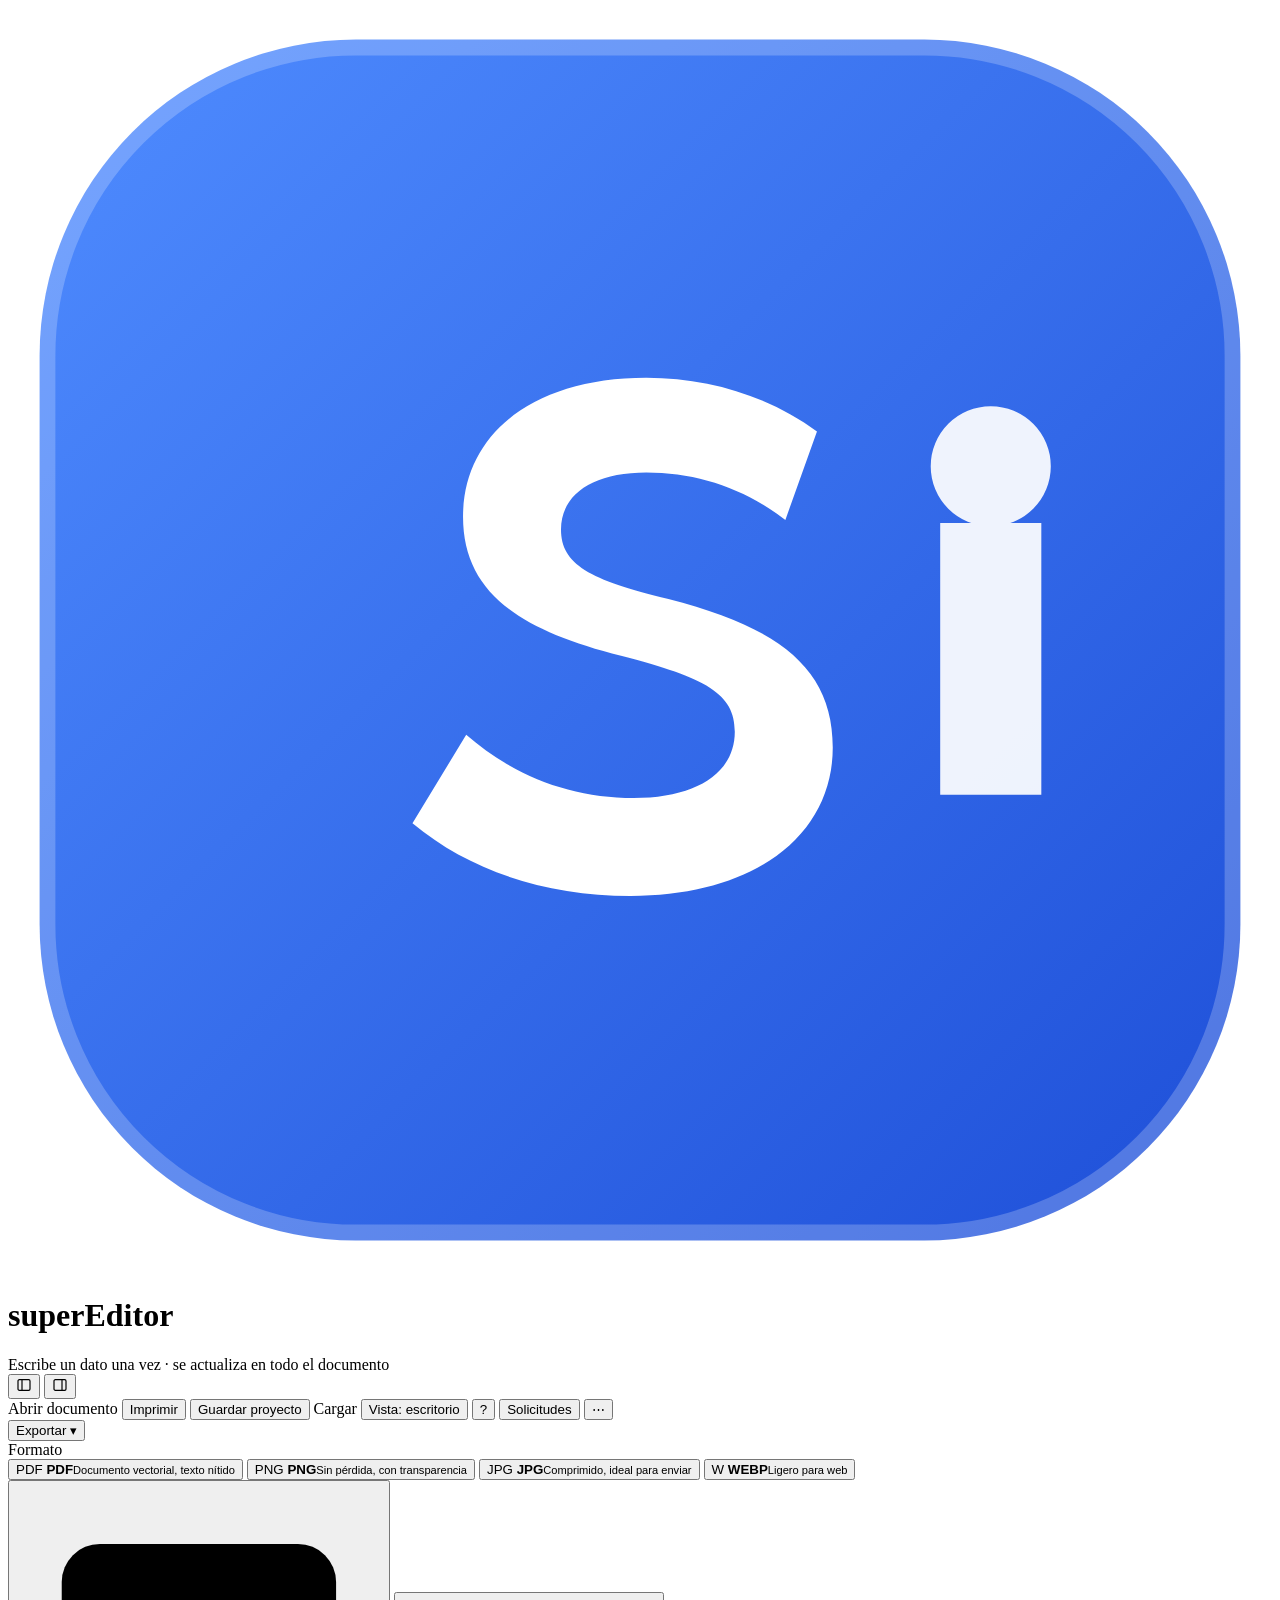
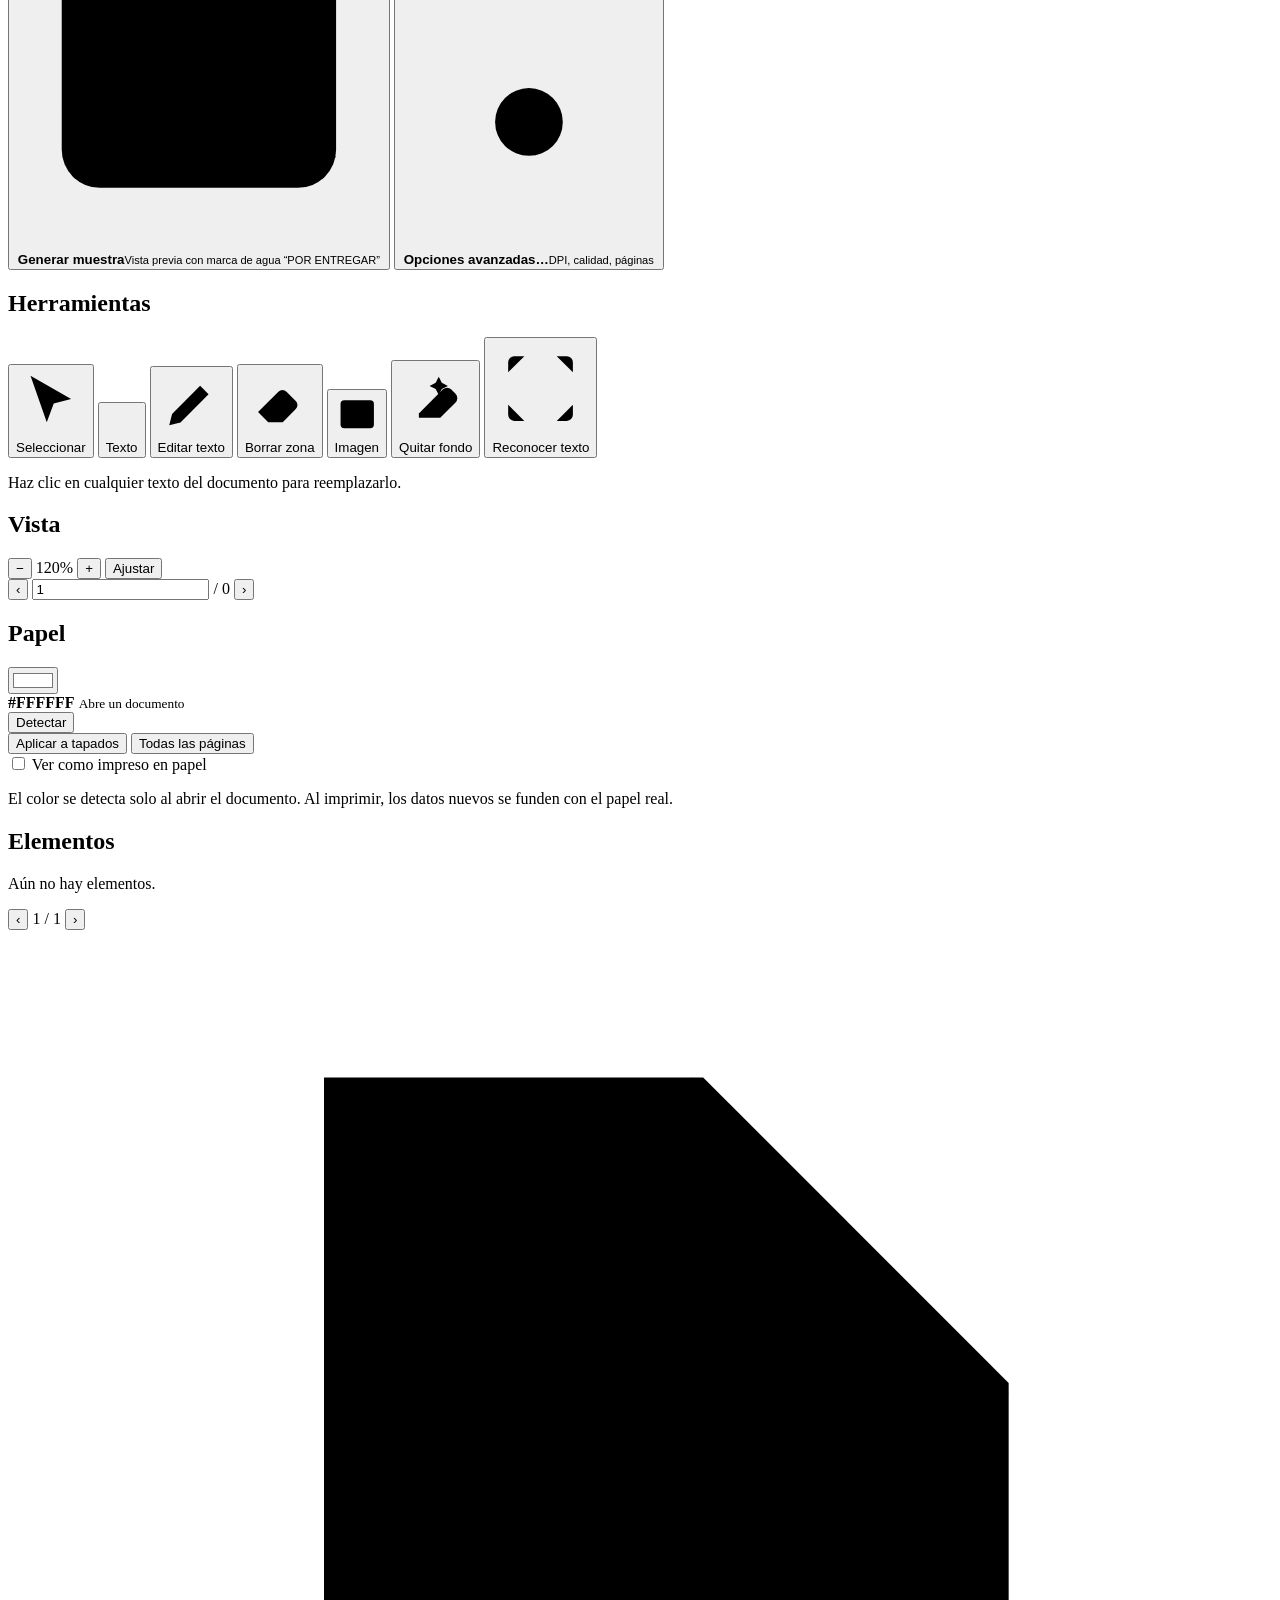
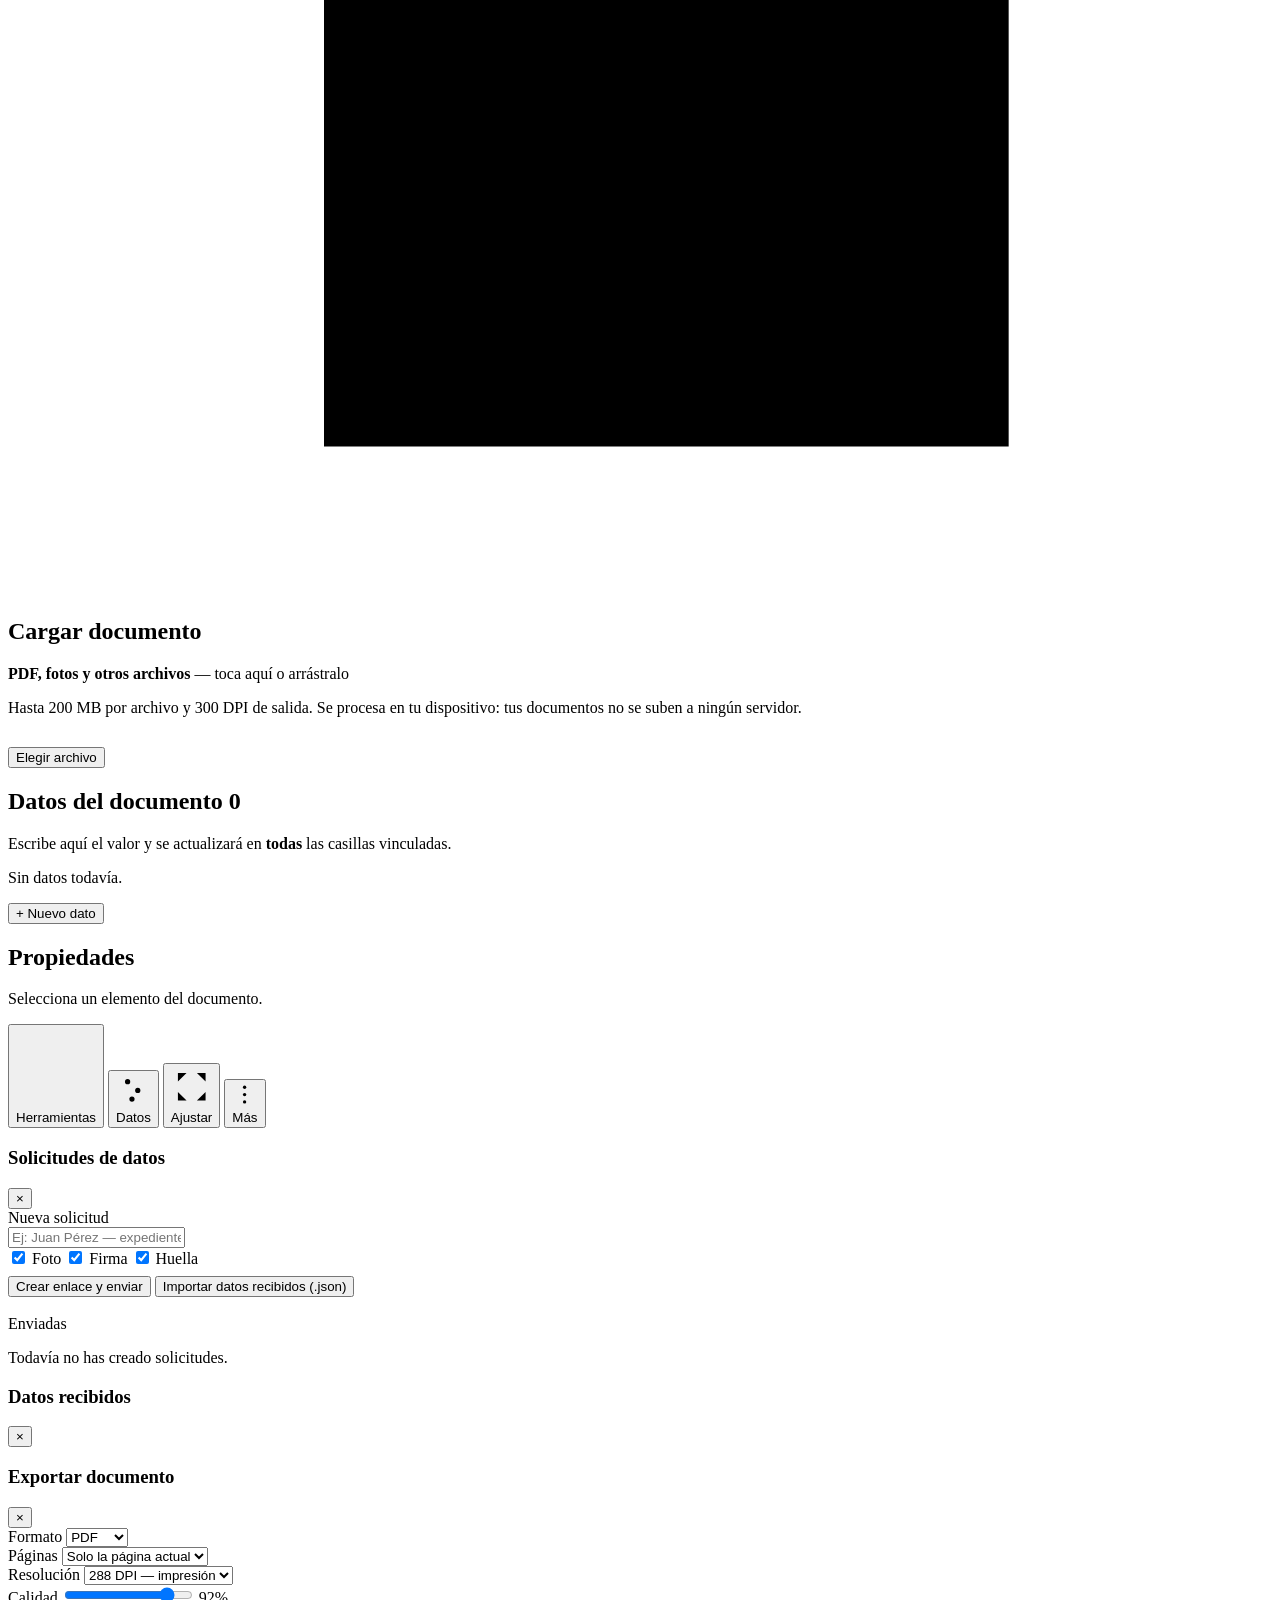
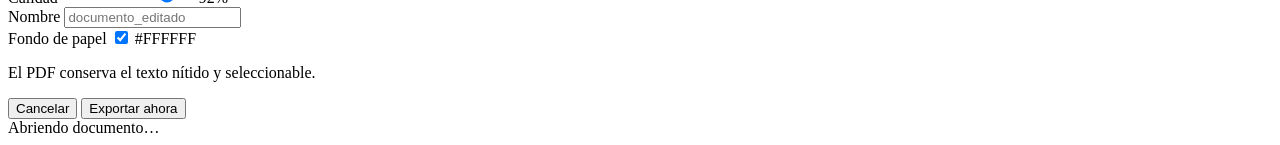
==== index.html @ f277d3b8 "DocFill web" ====
<!DOCTYPE html>
<html lang="es">
<head>
<meta charset="UTF-8" />
<meta name="viewport" content="width=device-width, initial-scale=1.0" />
<meta name="theme-color" content="#0e1116" />
<link rel="icon" href="data:image/svg+xml,%3Csvg xmlns='http://www.w3.org/2000/svg' viewBox='0 0 40 40'%3E%3Crect width='40' height='40' rx='10' fill='%232f6bff'/%3E%3Ctext x='20' y='27' font-family='Arial' font-size='18' font-weight='bold' fill='white' text-anchor='middle'%3EsE%3C/text%3E%3C/svg%3E" />
<title>superEditor — Editor de documentos con datos vinculados</title>
<link rel="stylesheet" href="styles.css" />
<script src="assets/vendor/pdf.min.js"></script>
<script src="assets/vendor/pdf-lib.min.js"></script>
<script src="assets/vendor/jszip.min.js"></script>
<script>window.TESSERACT_CDN = "https://cdn.jsdelivr.net/npm/tesseract.js@5.0.4/dist/tesseract.min.js";</script>
</head>
<body>

<header class="topbar">
  <div class="brand">
    <svg class="logo" viewBox="0 0 40 40" aria-hidden="true">
      <defs>
        <linearGradient id="lgA" x1="0" y1="0" x2="1" y2="1">
          <stop offset="0" stop-color="#4f8cff"/>
          <stop offset="1" stop-color="#1e4fd8"/>
        </linearGradient>
      </defs>
      <rect x="1" y="1" width="38" height="38" rx="10" fill="url(#lgA)"/>
      <rect x="1" y="1" width="38" height="38" rx="10" fill="none" stroke="rgba(255,255,255,.22)"/>
      <path d="M25.6 13.4c-1.5-1.1-3.4-1.7-5.4-1.7-3.6 0-5.8 1.8-5.8 4.4 0 2.4 1.8 3.6 5 4.4 2.7.7 3.6 1.2 3.6 2.4 0 1.3-1.2 2.1-3.2 2.1-2 0-3.8-.7-5.3-2l-1.7 2.8c1.8 1.5 4.2 2.3 6.9 2.3 3.9 0 6.4-1.9 6.4-4.7 0-2.5-1.7-3.8-5.2-4.7-2.5-.6-3.4-1.1-3.4-2.2 0-1.1 1-1.8 2.7-1.8 1.6 0 3.1.5 4.4 1.5z" fill="#fff"/>
      <path d="M29.5 24.9h3.2v-8.6h-3.2zM31.1 12.6a1.9 1.9 0 100 3.8 1.9 1.9 0 000-3.8z" fill="#fff" opacity=".92"/>
    </svg>
    <div class="brand-txt">
      <h1>super<span>Editor</span></h1>
      <span class="tagline">Escribe un dato una vez · se actualiza en todo el documento</span>
    </div>
  </div>

  <div class="only-desktop" style="gap:6px;margin-right:4px">
    <button class="btn ghost" id="dockLeft" type="button" title="Panel de herramientas">
      <svg viewBox="0 0 24 24" style="width:16px;height:16px;fill:none;stroke:currentColor;stroke-width:1.8"><rect x="3" y="4" width="18" height="16" rx="2"/><path d="M9 4v16"/></svg>
    </button>
    <button class="btn ghost" id="dockRight" type="button" title="Panel de datos">
      <svg viewBox="0 0 24 24" style="width:16px;height:16px;fill:none;stroke:currentColor;stroke-width:1.8"><rect x="3" y="4" width="18" height="16" rx="2"/><path d="M15 4v16"/></svg>
    </button>
  </div>
  <div class="top-actions">
    <label class="btn primary">
      Abrir documento
      <input type="file" id="fileInput" accept="application/pdf,image/*" hidden />
    </label>
    <button class="btn" id="btnPrint" title="Imprimir tal como se verá en papel">Imprimir</button>
    <button class="btn" id="btnSaveProject" title="Guardar proyecto (.docfill)">Guardar proyecto</button>
    <label class="btn" title="Cargar proyecto">
      Cargar
      <input type="file" id="projectInput" accept=".docfill,.json" hidden />
    </label>
    <button class="btn" id="btnVista" type="button" title="Cambiar entre vista de escritorio y de teléfono">Vista: escritorio</button>
    <button class="btn helpbtn" id="btnHelp" title="Ver el tutorial de uso">?</button>
    <button class="btn reqbtn" id="btnRequests">
      Solicitudes <span class="notif-badge" id="notifBadge" hidden>0</span>
    </button>
    <button class="btn only-mobile" id="btnMore" title="Más opciones">⋯</button>
    <div class="export-wrap">
      <button class="btn accent" id="btnExport">Exportar ▾</button>
      <div class="export-menu" id="exportMenu">
        <div class="em-title">Formato</div>
        <button class="em-item" data-fmt="pdf">
          <span class="em-ico pdf">PDF</span>
          <span><strong>PDF</strong><small>Documento vectorial, texto nítido</small></span>
        </button>
        <button class="em-item" data-fmt="png">
          <span class="em-ico png">PNG</span>
          <span><strong>PNG</strong><small>Sin pérdida, con transparencia</small></span>
        </button>
        <button class="em-item" data-fmt="jpg">
          <span class="em-ico jpg">JPG</span>
          <span><strong>JPG</strong><small>Comprimido, ideal para enviar</small></span>
        </button>
        <button class="em-item" data-fmt="webp">
          <span class="em-ico webp">W</span>
          <span><strong>WEBP</strong><small>Ligero para web</small></span>
        </button>
        <div class="em-sep"></div>
        <button class="em-item" id="emSample">
          <span class="em-ico sample"><svg viewBox="0 0 24 24"><rect x="3" y="4" width="18" height="16" rx="2.5"/><path d="M3 15l4.5-4.5L11 14l3-3 7 7"/><circle cx="8.5" cy="9" r="1.5"/></svg></span>
          <span><strong>Generar muestra</strong><small>Vista previa con marca de agua “POR ENTREGAR”</small></span>
        </button>
        <button class="em-item" id="emOptions">
          <span class="em-ico opt"><svg viewBox="0 0 24 24"><circle cx="12" cy="12" r="3.2"/><path d="M12 2.8v2.4M12 18.8v2.4M2.8 12h2.4M18.8 12h2.4M5.5 5.5l1.7 1.7M16.8 16.8l1.7 1.7M18.5 5.5l-1.7 1.7M7.2 16.8l-1.7 1.7"/></svg></span>
          <span><strong>Opciones avanzadas…</strong><small>DPI, calidad, páginas</small></span>
        </button>
      </div>
    </div>
  </div>
</header>

<main class="app">

  <aside class="panel left">
    <section class="block">
      <h2>Herramientas</h2>
      <div class="tools">
        <button class="tool active" data-tool="select" title="Mover y seleccionar (V)">
          <svg class="ico" viewBox="0 0 24 24"><path d="M5 3l14 8-6 1.6L10.6 19z"/></svg><span>Seleccionar</span>
        </button>
        <button class="tool" data-tool="text" title="Nueva caja de texto (T)">
          <svg class="ico" viewBox="0 0 24 24"><path d="M4 5h16M12 5v14M8.5 19h7"/></svg><span>Texto</span>
        </button>
        <button class="tool" data-tool="pick" title="Tomar texto existente del documento (E)">
          <svg class="ico" viewBox="0 0 24 24"><path d="M4 20l4-1 10-10-3-3L5 16z"/><path d="M14.5 5.5l3 3"/></svg><span>Editar texto</span>
        </button>
        <button class="tool" data-tool="erase" title="Borrar zona (arrastra) (B)">
          <svg class="ico" viewBox="0 0 24 24"><path d="M8 19h12"/><path d="M4.5 15.5l7-7a2 2 0 012.8 0l3.2 3.2a2 2 0 010 2.8l-4.5 4.5H8z"/></svg><span>Borrar zona</span>
        </button>
        <button class="tool" data-tool="image" title="Insertar imagen / foto (I)">
          <svg class="ico" viewBox="0 0 24 24"><rect x="3" y="4.5" width="18" height="15" rx="2"/><circle cx="8.5" cy="9.5" r="1.6"/><path d="M4 17l5-5 3.5 3.5L16 12l4 4.5"/></svg><span>Imagen</span>
        </button>
        <button class="tool" data-tool="bg" title="Quitar el fondo del escaneo o de una foto (F)">
          <svg class="ico" viewBox="0 0 24 24"><path d="M4 20h16"/><path d="M6.5 16.5l7.8-7.8a2 2 0 012.8 0l1.4 1.4a2 2 0 010 2.8l-5 5H6.5z"/><path d="M13 4.5l1 2 2 1-2 1-1 2-1-2-2-1 2-1z"/></svg><span>Quitar fondo</span>
        </button>
        <button class="tool" id="btnOcr" title="Reconocer texto en escaneos (O)">
          <svg class="ico" viewBox="0 0 24 24"><path d="M4 8V5.5A1.5 1.5 0 015.5 4H8M16 4h2.5A1.5 1.5 0 0120 5.5V8M20 16v2.5a1.5 1.5 0 01-1.5 1.5H16M8 20H5.5A1.5 1.5 0 014 18.5V16"/><path d="M8 9h8M8 12.5h8M8 16h5"/></svg><span>Reconocer texto</span>
        </button>
      </div>
      <p class="hint" id="toolHint">Haz clic en cualquier texto del documento para reemplazarlo.</p>
      <div id="ocrStatus" class="ocr-status hidden"></div>
    </section>

    <section class="block">
      <h2>Vista</h2>
      <div class="row">
        <button class="btn small" id="zoomOut">−</button>
        <span class="zoomlabel" id="zoomLabel">120%</span>
        <button class="btn small" id="zoomIn">+</button>
        <button class="btn small" id="zoomFit">Ajustar</button>
      </div>
      <div class="row pager">
        <button class="btn small" id="prevPage">‹</button>
        <span class="zoomlabel"><input id="pageNum" type="number" min="1" value="1" /> / <span id="pageCount">0</span></span>
        <button class="btn small" id="nextPage">›</button>
      </div>
    </section>

    <section class="block">
      <h2>Papel</h2>
      <div class="paper-row">
        <input type="color" id="paperColor" value="#ffffff" title="Color real del papel" />
        <div class="paper-meta">
          <strong id="paperHex">#FFFFFF</strong>
          <small id="paperState">Abre un documento</small>
        </div>
        <button class="btn small" id="paperDetect" title="Volver a detectar el color">Detectar</button>
      </div>
      <div class="row two">
        <button class="btn small" id="paperApplyCovers" title="Usar este color en todos los tapados">Aplicar a tapados</button>
        <button class="btn small" id="paperAllPages" title="Copiar a todas las páginas">Todas las páginas</button>
      </div>
      <label class="switch"><input type="checkbox" id="printPreview" /> Ver como impreso en papel</label>
      <p class="hint">El color se detecta solo al abrir el documento. Al imprimir, los datos nuevos se funden con el papel real.</p>
    </section>

    <section class="block grow">
      <h2>Elementos</h2>
      <div id="elementList" class="element-list">
        <p class="empty">Aún no hay elementos.</p>
      </div>
    </section>
  </aside>

  <input type="file" id="imgInput" accept="image/*" hidden />

  <div class="mob-page" id="mobPage">
    <button id="mobPrev" aria-label="Página anterior">‹</button>
    <span id="mobPageLabel">1 / 1</span>
    <button id="mobNext" aria-label="Página siguiente">›</button>
  </div>
  <section class="viewer" id="viewer">
    <div class="dropzone" id="dropzone">
      <div class="drop-inner">
        <div class="drop-ico"><svg viewBox="0 0 24 24"><path d="M6 2.8h7.2L19 8.6v12.6H6z"/><path d="M13 2.8v6h6"/><path d="M9 13h6M9 16.4h6"/></svg></div>
        <h2>Cargar documento</h2>
        <p><strong>PDF, fotos y otros archivos</strong> — toca aquí o arrástralo</p>
        <p class="tiny">Hasta 200 MB por archivo y 300 DPI de salida. Se procesa en tu dispositivo: tus documentos no se suben a ningún servidor.</p>
        <button class="btn primary" id="btnPickFile" type="button" style="margin-top:14px">Elegir archivo</button>
      </div>
    </div>
    <div class="page-wrap" id="pageWrap"></div>
  </section>

  <aside class="panel right">
    <section class="block">
      <h2>Datos del documento <span class="badge" id="varCount">0</span></h2>
      <p class="hint">Escribe aquí el valor y se actualizará en <strong>todas</strong> las casillas vinculadas.</p>
      <div id="varList" class="var-list">
        <p class="empty">Sin datos todavía.</p>
      </div>
      <button class="btn ghost full" id="btnAddVar">+ Nuevo dato</button>
    </section>

    <section class="block grow" id="propsBlock">
      <h2>Propiedades</h2>
      <div id="props">
        <p class="empty">Selecciona un elemento del documento.</p>
      </div>
    </section>
  </aside>
</main>

<div class="sheet-back" id="sheetBack"></div>

<nav class="mob-bar" id="mobBar">
  <button type="button" data-sheet="left">
    <svg viewBox="0 0 24 24"><path d="M4 7h16M4 12h16M4 17h10"/></svg><span>Herramientas</span>
  </button>
  <button type="button" data-sheet="right">
    <svg viewBox="0 0 24 24"><path d="M4 6h16M4 12h16M4 18h16"/><circle cx="8" cy="6" r="1.8"/><circle cx="15" cy="12" r="1.8"/><circle cx="11" cy="18" r="1.8"/></svg><span>Datos</span>
  </button>
  <button type="button" id="mobFit">
    <svg viewBox="0 0 24 24"><path d="M4 9V4h5M20 9V4h-5M4 15v5h5M20 15v5h-5"/></svg><span>Ajustar</span>
  </button>
  <button type="button" data-sheet="more">
    <svg viewBox="0 0 24 24"><circle cx="12" cy="5" r="1.6"/><circle cx="12" cy="12" r="1.6"/><circle cx="12" cy="19" r="1.6"/></svg><span>Más</span>
  </button>
</nav>

<!-- ===== MODAL DE SOLICITUDES ===== -->
<div class="modal-back" id="reqModal">
  <div class="modal wide">
    <div class="modal-head">
      <h3>Solicitudes de datos</h3>
      <button class="modal-x" id="reqClose">×</button>
    </div>
    <div class="modal-body">

      <div class="req-create">
        <div class="rc-title">Nueva solicitud</div>
        <input type="text" id="reqLabel" class="rc-input"
               placeholder="Ej: Juan Pérez — expediente 123" />
        <div class="rc-steps">
          <label class="rc-check"><input type="checkbox" id="stPhoto" checked /> Foto</label>
          <label class="rc-check"><input type="checkbox" id="stSign" checked /> Firma</label>
          <label class="rc-check"><input type="checkbox" id="stFinger" checked /> Huella</label>
        </div>
        <button class="btn primary full" id="reqCreate">Crear enlace y enviar</button>
        <button class="btn full" id="reqImport" style="margin-top:8px;">Importar datos recibidos (.json)</button>
        <input type="file" id="reqImportFile" accept=".json,application/json" hidden />
      </div>

      <div class="rc-title" style="margin-top:18px;">Enviadas</div>
      <div id="reqList" class="req-list">
        <p class="empty">Todavía no has creado solicitudes.</p>
      </div>
    </div>
  </div>
</div>

<!-- ===== MODAL DE DATOS RECIBIDOS ===== -->
<div class="modal-back" id="dataModal">
  <div class="modal wide">
    <div class="modal-head">
      <h3 id="dataTitle">Datos recibidos</h3>
      <button class="modal-x" id="dataClose">×</button>
    </div>
    <div class="modal-body" id="dataBody"></div>
  </div>
</div>

<!-- ===== MODAL DE EXPORTACIÓN ===== -->
<div class="modal-back" id="exportModal">
  <div class="modal">
    <div class="modal-head">
      <h3>Exportar documento</h3>
      <button class="modal-x" id="modalClose">×</button>
    </div>
    <div class="modal-body">
      <div class="prop"><label>Formato</label>
        <select id="exFmt">
          <option value="pdf">PDF</option>
          <option value="png">PNG</option>
          <option value="jpg">JPG</option>
          <option value="webp">WEBP</option>
        </select>
      </div>
      <div class="prop"><label>Páginas</label>
        <select id="exPages">
          <option value="current">Solo la página actual</option>
          <option value="all">Todas las páginas</option>
        </select>
      </div>
      <div class="prop" id="exScaleRow"><label>Resolución</label>
        <select id="exScale">
          <option value="1">72 DPI — borrador</option>
          <option value="2">144 DPI — buena</option>
          <option value="3">216 DPI — alta</option>
          <option value="4" selected>288 DPI — impresión</option>
          <option value="4.17">300 DPI — original</option>
          <option value="6">432 DPI — máxima</option>
          <option value="8.33">600 DPI — archivo</option>
        </select>
      </div>
      <div class="prop" id="exQualityRow"><label>Calidad</label>
        <input type="range" id="exQuality" min="50" max="100" value="92" />
        <span id="exQualityVal" class="qval">92%</span>
      </div>
      <div class="prop"><label>Nombre</label>
        <input type="text" id="exName" placeholder="documento_editado" />
      </div>
      <div class="prop"><label>Fondo de papel</label>
        <input type="checkbox" id="exPaper" checked />
        <span class="qval" id="exPaperVal">#FFFFFF</span>
      </div>
      <p class="hint" id="exNote">El PDF conserva el texto nítido y seleccionable.</p>
    </div>
    <div class="modal-foot">
      <button class="btn" id="modalCancel">Cancelar</button>
      <button class="btn accent" id="modalExport">Exportar ahora</button>
    </div>
  </div>
</div>

<!-- ===== TUTORIAL ===== -->
<div class="tour" id="tour" hidden>
  <div class="tour-dim"></div>
  <div class="tour-spot" id="tourSpot"></div>
  <div class="tour-badge" id="tourBadge">A</div>
  <div class="tour-card" id="tourCard">
    <div class="tour-head">
      <span class="tour-letter" id="tourLetter">A</span>
      <div>
        <h3 id="tourTitle">Título</h3>
        <p id="tourText">Texto</p>
      </div>
    </div>
    <div class="tour-foot">
      <span class="tour-count" id="tourCount">1 de 7</span>
      <div class="tour-btns">
        <button class="btn small" id="tourPrev">Anterior</button>
        <button class="btn small primary" id="tourNext">Siguiente</button>
      </div>
    </div>
    <button class="tour-skip" id="tourSkip">Saltar tutorial</button>
  </div>
</div>

<!-- ===== PANEL QUITAR FONDO ===== -->
<div class="bgpanel" id="bgPanel" hidden>
  <div class="bgp-head">
    <span class="bgp-swatch" id="bgpSwatch"></span>
    <div>
      <strong>Quitar fondo</strong>
      <small id="bgpInfo">Color muestreado</small>
    </div>
    <button class="bgp-x" id="bgpClose">×</button>
  </div>
  <label class="bgp-row">
    <span>Tolerancia</span>
    <input type="range" id="bgpTol" min="4" max="90" value="26" />
    <b id="bgpTolVal">26</b>
  </label>
  <label class="bgp-row">
    <span>Suavizar borde</span>
    <input type="range" id="bgpFeather" min="0" max="6" value="2" />
    <b id="bgpFeatherVal">2</b>
  </label>
  <label class="bgp-check"><input type="checkbox" id="bgpTransparent" /> Dejar fondo transparente (PNG)</label>
  <div class="bgp-actions">
    <button class="btn small" id="bgpAuto">Usar color del papel</button>
    <button class="btn small accent" id="bgpApply">Aplicar</button>
  </div>
</div>

<div class="print-area" id="printArea"></div>

<div class="load-overlay" id="loadOverlay">
  <div class="load-box">
    <div class="spinner"></div>
    <span>Abriendo documento…</span>
  </div>
</div>

<div class="toast" id="toast"></div>

<script src="app.js"></script>
</body>
</html>
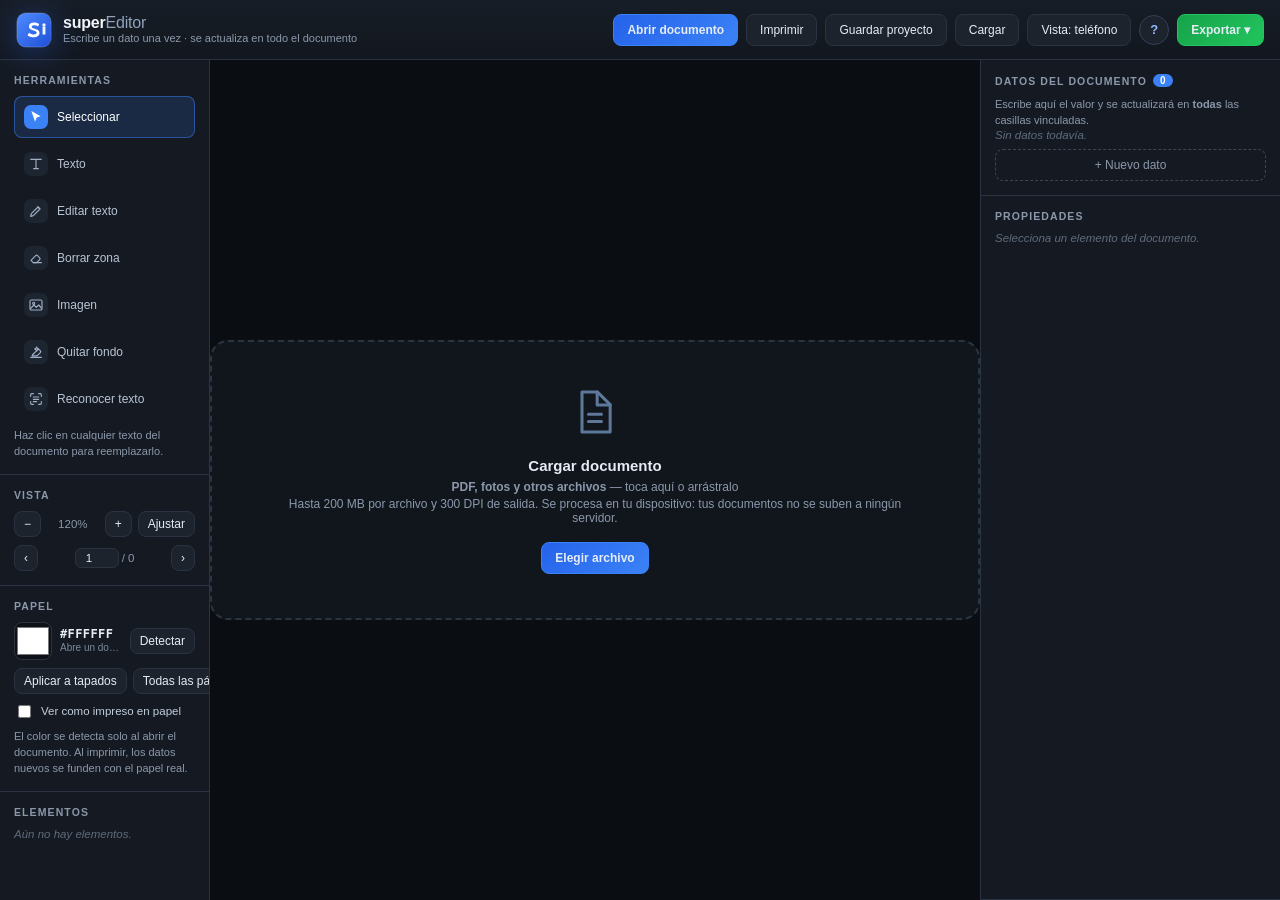
==== commit 464b70c1: "actualizar index.html" ====
--- a/index.html
+++ b/index.html
@@ -55,9 +55,6 @@
     </label>
     <button class="btn" id="btnVista" type="button" title="Cambiar entre vista de escritorio y de teléfono">Vista: escritorio</button>
     <button class="btn helpbtn" id="btnHelp" title="Ver el tutorial de uso">?</button>
-    <button class="btn reqbtn" id="btnRequests">
-      Solicitudes <span class="notif-badge" id="notifBadge" hidden>0</span>
-    </button>
     <button class="btn only-mobile" id="btnMore" title="Más opciones">⋯</button>
     <div class="export-wrap">
       <button class="btn accent" id="btnExport">Exportar ▾</button>
@@ -223,35 +220,7 @@
 </nav>
 
 <!-- ===== MODAL DE SOLICITUDES ===== -->
-<div class="modal-back" id="reqModal">
-  <div class="modal wide">
-    <div class="modal-head">
-      <h3>Solicitudes de datos</h3>
-      <button class="modal-x" id="reqClose">×</button>
-    </div>
-    <div class="modal-body">
-
-      <div class="req-create">
-        <div class="rc-title">Nueva solicitud</div>
-        <input type="text" id="reqLabel" class="rc-input"
-               placeholder="Ej: Juan Pérez — expediente 123" />
-        <div class="rc-steps">
-          <label class="rc-check"><input type="checkbox" id="stPhoto" checked /> Foto</label>
-          <label class="rc-check"><input type="checkbox" id="stSign" checked /> Firma</label>
-          <label class="rc-check"><input type="checkbox" id="stFinger" checked /> Huella</label>
-        </div>
-        <button class="btn primary full" id="reqCreate">Crear enlace y enviar</button>
-        <button class="btn full" id="reqImport" style="margin-top:8px;">Importar datos recibidos (.json)</button>
-        <input type="file" id="reqImportFile" accept=".json,application/json" hidden />
-      </div>
-
-      <div class="rc-title" style="margin-top:18px;">Enviadas</div>
-      <div id="reqList" class="req-list">
-        <p class="empty">Todavía no has creado solicitudes.</p>
-      </div>
-    </div>
-  </div>
-</div>
+
 
 <!-- ===== MODAL DE DATOS RECIBIDOS ===== -->
 <div class="modal-back" id="dataModal">
--- a/styles.css
+++ b/styles.css
@@ -0,0 +1,724 @@
+:root{
+  --bg:#0e1116;
+  --bg2:#151a22;
+  --bg3:#1c232d;
+  --line:#2a3341;
+  --txt:#e6ecf5;
+  --muted:#8b98ab;
+  --acc:#3b82f6;
+  --acc2:#22c55e;
+  --danger:#ef4444;
+  --radius:10px;
+}
+*{box-sizing:border-box;}
+html,body{height:100%;}
+body{
+  margin:0;
+  background:var(--bg);
+  color:var(--txt);
+  font-family:"Inter",-apple-system,BlinkMacSystemFont,"Segoe UI",Roboto,Arial,sans-serif;
+  font-size:13px;
+  overflow:hidden;
+}
+button,input,select{font-family:inherit;}
+
+/* ---------- TOPBAR ---------- */
+.topbar{
+  height:60px;
+  display:flex;align-items:center;justify-content:space-between;
+  padding:0 16px;
+  background:linear-gradient(180deg,#171d26,#12171f);
+  border-bottom:1px solid var(--line);
+}
+.brand{display:flex;align-items:center;gap:11px;}
+.logo{
+  width:36px;height:36px;flex:0 0 auto;
+  filter:drop-shadow(0 5px 16px rgba(47,107,255,.38));
+}
+.brand-txt{display:flex;flex-direction:column;line-height:1.15;}
+.brand h1{font-size:16px;margin:0;letter-spacing:-.2px;font-weight:700;color:#f2f6fc;}
+.brand h1 span{font-weight:400;color:#8fa3bd;}
+.tagline{font-size:11px;color:var(--muted);}
+.top-actions{display:flex;gap:8px;align-items:center;}
+
+/* ---------- BOTONES ---------- */
+.btn{
+  display:inline-flex;align-items:center;justify-content:center;gap:6px;
+  background:var(--bg3);color:var(--txt);
+  border:1px solid var(--line);
+  padding:8px 13px;border-radius:8px;
+  font-size:12px;font-weight:500;cursor:pointer;
+  transition:.15s;
+  white-space:nowrap;
+}
+.btn:hover{background:#232c38;border-color:#3a4658;}
+.btn.primary{background:linear-gradient(135deg,#2563eb,#3b82f6);border-color:#3b82f6;font-weight:600;}
+.btn.primary:hover{filter:brightness(1.1);}
+.btn.accent{background:linear-gradient(135deg,#16a34a,#22c55e);border-color:#22c55e;font-weight:600;}
+.btn.accent:hover{filter:brightness(1.1);}
+.btn.ghost{background:transparent;border:1px dashed #3a4658;color:var(--muted);}
+.btn.ghost:hover{color:var(--txt);border-color:var(--acc);}
+.btn.small{padding:5px 9px;font-size:12px;}
+.btn.full{width:100%;margin-top:8px;}
+.btn.danger{background:#3a1a1c;border-color:#7f2b2f;color:#ffb4b4;}
+.btn.danger:hover{background:#4d2124;}
+
+/* ---------- LAYOUT ---------- */
+.app{
+  display:grid;
+  grid-template-columns:210px 1fr 300px;
+  height:calc(100vh - 60px);
+}
+.panel{
+  background:var(--bg2);
+  overflow-y:auto;
+  display:flex;flex-direction:column;
+}
+.panel.left{border-right:1px solid var(--line);}
+.panel.right{border-left:1px solid var(--line);}
+.panel::-webkit-scrollbar{width:8px;}
+.panel::-webkit-scrollbar-thumb{background:#2b3542;border-radius:4px;}
+.block{padding:14px;border-bottom:1px solid var(--line);}
+.block.grow{flex:1;min-height:120px;}
+.block h2{
+  font-size:10.5px;text-transform:uppercase;letter-spacing:1.1px;
+  color:var(--muted);margin:0 0 10px;font-weight:700;
+  display:flex;align-items:center;gap:6px;
+}
+.badge{
+  background:var(--acc);color:#fff;border-radius:20px;
+  padding:1px 7px;font-size:10px;font-weight:700;letter-spacing:0;
+}
+.hint{font-size:11px;color:var(--muted);line-height:1.45;margin:8px 0 0;}
+.tiny{font-size:10.5px;color:#5f6b7c;}
+.empty{font-size:11.5px;color:#5f6b7c;margin:0;font-style:italic;}
+.row{display:flex;gap:6px;align-items:center;margin-bottom:8px;}
+.row:last-child{margin-bottom:0;}
+.zoomlabel{font-size:11.5px;color:var(--muted);flex:1;text-align:center;}
+.zoomlabel input{
+  width:44px;background:var(--bg3);border:1px solid var(--line);
+  color:var(--txt);border-radius:6px;padding:3px 5px;text-align:center;font-size:11.5px;
+}
+
+/* ---------- HERRAMIENTAS ---------- */
+.tools{display:flex;flex-direction:column;gap:5px;}
+.tool{
+  display:flex;align-items:center;gap:9px;
+  background:transparent;border:1px solid transparent;
+  color:#b9c4d4;padding:8px 9px;border-radius:8px;
+  font-size:12px;cursor:pointer;text-align:left;transition:.13s;
+}
+.tool:hover{background:var(--bg3);color:#fff;}
+.tool.active{background:rgba(59,130,246,.16);border-color:rgba(59,130,246,.5);color:#fff;}
+.tool .ico{
+  width:24px;height:24px;border-radius:7px;background:#1d2531;
+  display:grid;place-items:center;flex:0 0 auto;
+  padding:4px;box-sizing:border-box;
+  fill:none;stroke:#9fb0c6;stroke-width:1.7;
+  stroke-linecap:round;stroke-linejoin:round;
+  transition:.13s;
+}
+.tool:hover .ico{stroke:#dbe7f7;background:#243040;}
+.tool.active .ico{background:var(--acc);stroke:#fff;}
+.tool[data-tool="select"] .ico path{fill:#9fb0c6;stroke:none;}
+.tool.active[data-tool="select"] .ico path{fill:#fff;}
+
+/* ---------- VISOR ---------- */
+.viewer{
+  background:#0a0d12;
+  overflow:auto;
+  position:relative;
+  display:flex;
+  padding:26px;
+}
+.viewer::-webkit-scrollbar{width:11px;height:11px;}
+.viewer::-webkit-scrollbar-thumb{background:#2b3542;border-radius:6px;}
+.page-wrap{margin:auto;position:relative;box-shadow:0 18px 50px rgba(0,0,0,.6);}
+.page-wrap canvas,.page-wrap img{display:block;border-radius:2px;background:#fff;}
+.overlay-layer{position:absolute;inset:0;}
+.overlay-layer.tool-text,.overlay-layer.tool-pick{cursor:crosshair;}
+.overlay-layer.tool-erase{cursor:cell;}
+.overlay-layer.tool-image{cursor:copy;}
+
+/* ---------- DROPZONE ---------- */
+.dropzone{
+  position:absolute;inset:0;display:grid;place-items:center;
+  pointer-events:none;
+}
+.dropzone.hidden{display:none;}
+.dropzone.drag{background:rgba(59,130,246,.08);}
+.drop-inner{
+  text-align:center;padding:44px 54px;
+  border:2px dashed #2b3542;border-radius:18px;
+  background:rgba(21,26,34,.7);
+}
+.drop-ico{font-size:38px;margin-bottom:10px;opacity:.85;}
+.drop-inner h2{font-size:15px;margin:0 0 6px;}
+.drop-inner p{margin:3px 0;color:var(--muted);font-size:12px;}
+
+/* ---------- OVERLAYS ---------- */
+.ov{position:absolute;user-select:none;}
+.ov-text{
+  white-space:pre-wrap;
+  line-height:1.15;
+  overflow:hidden;
+  cursor:move;
+  outline:1px solid transparent;
+}
+.ov-text[contenteditable="true"]{
+  cursor:text;outline:1px dashed var(--acc);
+  background:rgba(59,130,246,.06);
+}
+.ov-text:hover{outline:1px dashed rgba(59,130,246,.5);}
+.ov.selected{outline:1.5px solid var(--acc) !important;box-shadow:0 0 0 3px rgba(59,130,246,.18);}
+.ov-erase{
+  background:#fff;border:1px dashed rgba(239,68,68,.8);
+  cursor:move;
+}
+.ov-erase.selected{border:1.5px solid var(--danger);}
+.ov-image{cursor:move;outline:1px solid transparent;}
+.ov-image img{width:100%;height:100%;object-fit:contain;pointer-events:none;display:block;}
+.ov-image:hover{outline:1px dashed rgba(59,130,246,.6);}
+.handle{
+  position:absolute;right:-5px;bottom:-5px;width:10px;height:10px;
+  background:var(--acc);border:1.5px solid #fff;border-radius:2px;
+  cursor:nwse-resize;display:none;z-index:5;
+}
+.ov.selected .handle{display:block;}
+.var-tag{
+  position:absolute;left:0;top:-16px;
+  background:var(--acc2);color:#04240f;font-size:9px;font-weight:800;
+  padding:1px 5px;border-radius:3px;white-space:nowrap;letter-spacing:.3px;
+  pointer-events:none;display:none;
+}
+.ov.bound .var-tag{display:block;}
+
+/* ---------- VARIABLES ---------- */
+.var-list{display:flex;flex-direction:column;gap:7px;}
+.var-item{
+  background:var(--bg3);border:1px solid var(--line);
+  border-radius:8px;padding:7px 8px;
+}
+.var-item .vhead{display:flex;gap:5px;align-items:center;margin-bottom:5px;}
+.var-item input.vkey{
+  flex:1;background:transparent;border:none;color:#8fb8ff;
+  font-size:10.5px;font-weight:700;text-transform:uppercase;letter-spacing:.5px;
+  padding:1px 2px;border-radius:3px;min-width:0;
+}
+.var-item input.vkey:focus{background:#0d1219;outline:1px solid var(--acc);}
+.var-item input.vval{
+  width:100%;background:#0d1219;border:1px solid #2b3542;
+  color:#fff;border-radius:6px;padding:6px 8px;font-size:12.5px;
+}
+.var-item input.vval:focus{outline:none;border-color:var(--acc);box-shadow:0 0 0 2px rgba(59,130,246,.18);}
+.var-item .vdel{
+  background:transparent;border:none;color:#5f6b7c;cursor:pointer;
+  font-size:14px;padding:0 3px;line-height:1;
+}
+.var-item .vdel:hover{color:var(--danger);}
+.var-count{font-size:9.5px;color:#5f6b7c;margin-top:4px;}
+
+/* ---------- PROPIEDADES ---------- */
+.prop{display:flex;align-items:center;justify-content:space-between;gap:8px;margin-bottom:7px;}
+.prop label{font-size:11px;color:var(--muted);flex:0 0 66px;}
+.prop input[type="number"],.prop input[type="text"],.prop select{
+  flex:1;min-width:0;background:#0d1219;border:1px solid #2b3542;
+  color:var(--txt);border-radius:6px;padding:5px 7px;font-size:11.5px;
+}
+.prop input[type="color"]{
+  width:34px;height:26px;padding:0;border:1px solid #2b3542;border-radius:6px;background:#0d1219;
+}
+.prop input[type="checkbox"]{accent-color:var(--acc);width:15px;height:15px;}
+.prop input:focus,.prop select:focus{outline:none;border-color:var(--acc);}
+.prop-sep{height:1px;background:var(--line);margin:11px 0;}
+.prop-title{font-size:10.5px;color:var(--muted);font-weight:700;text-transform:uppercase;letter-spacing:.8px;margin-bottom:8px;}
+.chip{
+  display:inline-flex;align-items:center;gap:5px;
+  background:rgba(34,197,94,.14);color:#7ee2a5;border:1px solid rgba(34,197,94,.35);
+  padding:3px 8px;border-radius:20px;font-size:10.5px;font-weight:700;
+}
+.chips{display:flex;flex-wrap:wrap;gap:5px;margin-bottom:8px;}
+
+/* ---------- ELEMENTOS ---------- */
+.element-list{display:flex;flex-direction:column;gap:4px;}
+.el-item{
+  display:flex;align-items:center;gap:7px;
+  padding:5px 7px;border-radius:6px;cursor:pointer;
+  font-size:11.5px;color:#a9b5c6;border:1px solid transparent;
+}
+.el-item:hover{background:var(--bg3);}
+.el-item.active{background:rgba(59,130,246,.14);border-color:rgba(59,130,246,.4);color:#fff;}
+.el-item .dot{width:6px;height:6px;border-radius:50%;flex:0 0 auto;}
+.el-item .lbl{flex:1;overflow:hidden;text-overflow:ellipsis;white-space:nowrap;}
+.el-item .pg{font-size:9.5px;color:#5f6b7c;}
+
+/* ---------- MENÚ DE EXPORTACIÓN ---------- */
+.export-wrap{position:relative;}
+.export-menu{
+  position:absolute;right:0;top:calc(100% + 8px);
+  width:268px;background:#1a212b;border:1px solid #2f3a49;
+  border-radius:11px;padding:7px;z-index:200;
+  box-shadow:0 18px 44px rgba(0,0,0,.6);
+  display:none;
+}
+.export-menu.open{display:block;}
+.em-title{
+  font-size:9.5px;text-transform:uppercase;letter-spacing:1px;
+  color:#6b7a8e;font-weight:700;padding:5px 8px 6px;
+}
+.em-item{
+  display:flex;align-items:center;gap:9px;width:100%;
+  background:transparent;border:none;border-radius:8px;
+  padding:7px 8px;cursor:pointer;text-align:left;color:var(--txt);
+}
+.em-item:hover{background:#242e3b;}
+.em-item strong{display:block;font-size:12px;font-weight:600;}
+.em-item small{display:block;font-size:10px;color:#7d8b9e;margin-top:1px;}
+.em-ico{
+  width:32px;height:32px;border-radius:7px;flex:0 0 auto;
+  display:grid;place-items:center;font-size:9.5px;font-weight:800;letter-spacing:.3px;
+}
+.em-ico.pdf{background:#7f1d1d;color:#fecaca;}
+.em-ico.png{background:#1e3a5f;color:#bfdbfe;}
+.em-ico.jpg{background:#14532d;color:#bbf7d0;}
+.em-ico.webp{background:#4c1d95;color:#ddd6fe;}
+.em-ico.opt{background:#374151;color:#d1d5db;font-size:14px;}
+.em-sep{height:1px;background:#2f3a49;margin:6px 4px;}
+
+/* ---------- MODAL ---------- */
+.modal-back{
+  position:fixed;inset:0;background:rgba(4,7,11,.72);
+  display:none;place-items:center;z-index:500;backdrop-filter:blur(3px);
+}
+.modal-back.open{display:grid;}
+.modal{
+  width:390px;background:#161d26;border:1px solid #2f3a49;
+  border-radius:14px;box-shadow:0 26px 70px rgba(0,0,0,.7);
+  overflow:hidden;
+}
+.modal-head{
+  display:flex;align-items:center;justify-content:space-between;
+  padding:13px 16px;border-bottom:1px solid #2a3341;
+}
+.modal-head h3{margin:0;font-size:13.5px;font-weight:600;}
+.modal-x{
+  background:transparent;border:none;color:#7d8b9e;font-size:20px;
+  cursor:pointer;line-height:1;padding:0 2px;
+}
+.modal-x:hover{color:#fff;}
+.modal-body{padding:15px 16px;}
+.modal-body .prop label{flex:0 0 82px;}
+.modal-foot{
+  display:flex;justify-content:flex-end;gap:8px;
+  padding:12px 16px;border-top:1px solid #2a3341;background:#131a22;
+}
+.qval{font-size:11px;color:#8fb8ff;width:36px;text-align:right;}
+input[type="range"]{flex:1;accent-color:var(--acc);}
+
+/* ---------- SOLICITUDES ---------- */
+.reqbtn{position:relative;}
+.notif-badge{
+  background:var(--danger);color:#fff;border-radius:20px;
+  font-size:9.5px;font-weight:800;padding:1px 5px;margin-left:2px;
+  animation:pulse 1.6s infinite;
+}
+@keyframes pulse{
+  0%,100%{box-shadow:0 0 0 0 rgba(239,68,68,.6);}
+  50%{box-shadow:0 0 0 5px rgba(239,68,68,0);}
+}
+.modal.wide{width:520px;max-height:86vh;display:flex;flex-direction:column;}
+.modal.wide .modal-body{overflow-y:auto;}
+.req-create{background:#121821;border:1px solid #26303d;border-radius:11px;padding:13px;}
+.rc-title{font-size:10px;text-transform:uppercase;letter-spacing:1px;
+  color:#6b7a8e;font-weight:700;margin-bottom:9px;}
+.rc-input{
+  width:100%;background:#0d1219;border:1px solid #2b3542;color:#fff;
+  border-radius:8px;padding:9px 11px;font-size:12.5px;margin-bottom:9px;
+}
+.rc-input:focus{outline:none;border-color:var(--acc);}
+.rc-steps{display:flex;gap:12px;margin-bottom:10px;flex-wrap:wrap;}
+.rc-check{display:flex;align-items:center;gap:5px;font-size:11.5px;color:#a9b5c6;cursor:pointer;}
+.rc-check input{accent-color:var(--acc);width:14px;height:14px;}
+
+.req-list{display:flex;flex-direction:column;gap:9px;}
+.req-item{background:#121821;border:1px solid #26303d;border-radius:11px;padding:11px;}
+.req-top{display:flex;align-items:flex-start;gap:8px;margin-bottom:8px;}
+.req-top .lbl{flex:1;min-width:0;}
+.req-top .lbl b{display:block;font-size:12.5px;margin-bottom:2px;
+  overflow:hidden;text-overflow:ellipsis;white-space:nowrap;}
+.req-top .lbl span{font-size:10.5px;color:#6b7a8e;}
+.st{font-size:9.5px;font-weight:800;padding:3px 8px;border-radius:20px;
+  text-transform:uppercase;letter-spacing:.5px;white-space:nowrap;}
+.st.pending{background:#2b3542;color:#9aa8ba;}
+.st.partial{background:rgba(245,158,11,.18);color:#fcd34d;}
+.st.submitted{background:rgba(34,197,94,.18);color:#7ee2a5;}
+.req-thumbs{display:flex;gap:6px;margin-bottom:9px;}
+.req-thumbs .t{
+  width:52px;height:52px;border-radius:8px;background:#fff;
+  display:grid;place-items:center;overflow:hidden;border:1px solid #2b3542;
+}
+.req-thumbs .t img{width:100%;height:100%;object-fit:contain;}
+.req-thumbs .t.empty-t{background:#1a212b;color:#3f4c5e;font-size:9px;
+  border-style:dashed;text-align:center;line-height:1.2;padding:2px;}
+.req-actions{display:flex;gap:6px;flex-wrap:wrap;}
+.req-actions .btn{padding:5px 9px;font-size:11px;}
+
+.data-grid{display:flex;flex-direction:column;gap:12px;}
+.data-item{background:#121821;border:1px solid #26303d;border-radius:11px;padding:11px;}
+.data-item h4{margin:0 0 8px;font-size:11px;text-transform:uppercase;
+  letter-spacing:.8px;color:#8b98ab;font-weight:700;}
+.data-item .imgbox{background:#fff;border-radius:9px;padding:8px;
+  display:grid;place-items:center;min-height:90px;}
+.data-item .imgbox img{max-width:100%;max-height:260px;display:block;}
+.data-item .acts{display:flex;gap:6px;margin-top:9px;}
+.data-item .acts .btn{flex:1;padding:6px;font-size:11px;}
+.person-name{background:rgba(59,130,246,.1);border:1px solid rgba(59,130,246,.3);
+  border-radius:9px;padding:9px 11px;font-size:12px;color:#bfdbfe;margin-bottom:12px;}
+
+/* ---------- OCR ---------- */
+.ocr-status{
+  margin-top:9px;background:rgba(59,130,246,.1);border:1px solid rgba(59,130,246,.3);
+  border-radius:8px;padding:8px 9px;font-size:10.5px;color:#bfdbfe;line-height:1.4;
+}
+.ocr-status.hidden{display:none;}
+.ocr-status .obar{height:3px;background:#243040;border-radius:2px;margin-top:6px;overflow:hidden;}
+.ocr-status .obar i{display:block;height:100%;width:0;background:var(--acc);transition:.3s;}
+
+/* ---------- TUTORIAL ---------- */
+.tour{position:fixed;inset:0;z-index:900;}
+.tour[hidden]{display:none;}
+.tour-dim{position:absolute;inset:0;background:rgba(4,7,11,.78);backdrop-filter:blur(2px);}
+.tour-spot{
+  position:absolute;border-radius:11px;pointer-events:none;
+  box-shadow:0 0 0 9999px rgba(4,7,11,.78), 0 0 0 2px var(--acc), 0 0 26px rgba(59,130,246,.5);
+  transition:.28s cubic-bezier(.4,0,.2,1);
+  background:transparent;
+}
+.tour-badge{
+  position:absolute;width:30px;height:30px;border-radius:50%;
+  background:linear-gradient(135deg,#2563eb,#3b82f6);color:#fff;
+  display:grid;place-items:center;font-weight:800;font-size:14px;
+  box-shadow:0 6px 18px rgba(59,130,246,.55), 0 0 0 3px rgba(255,255,255,.12);
+  transition:.28s cubic-bezier(.4,0,.2,1);z-index:2;
+  animation:tourPop .4s ease;
+}
+@keyframes tourPop{from{transform:scale(.4);opacity:0;}to{transform:scale(1);opacity:1;}}
+.tour-card{
+  position:absolute;width:330px;background:#171f2a;
+  border:1px solid #33415a;border-radius:14px;padding:15px;
+  box-shadow:0 24px 60px rgba(0,0,0,.7);
+  transition:.28s cubic-bezier(.4,0,.2,1);z-index:3;
+}
+.tour-head{display:flex;gap:11px;align-items:flex-start;}
+.tour-letter{
+  width:32px;height:32px;border-radius:9px;flex:0 0 auto;
+  background:rgba(59,130,246,.18);border:1px solid rgba(59,130,246,.45);
+  color:#8fb8ff;display:grid;place-items:center;font-weight:800;font-size:15px;
+}
+.tour-head h3{margin:0 0 5px;font-size:13.5px;font-weight:650;color:#fff;}
+.tour-head p{margin:0;font-size:12px;line-height:1.55;color:#a9b5c6;}
+.tour-foot{display:flex;align-items:center;justify-content:space-between;margin-top:14px;gap:8px;}
+.tour-count{font-size:10.5px;color:#6b7a8e;font-weight:600;}
+.tour-btns{display:flex;gap:6px;}
+.tour-skip{
+  background:transparent;border:none;color:#5f6b7c;font-size:10.5px;
+  cursor:pointer;padding:0;margin-top:9px;text-decoration:underline;
+}
+.tour-skip:hover{color:#a9b5c6;}
+.helpbtn{
+  width:30px;height:30px;padding:0;border-radius:50%;font-weight:800;
+  font-size:13px;color:#8fb8ff;border-color:#33415a;
+}
+
+/* ---------- TOAST ---------- */
+.toast{
+  position:fixed;bottom:22px;left:50%;transform:translateX(-50%) translateY(20px);
+  background:#1f2937;border:1px solid #374151;color:#fff;
+  padding:10px 18px;border-radius:9px;font-size:12.5px;
+  opacity:0;pointer-events:none;transition:.25s;z-index:999;
+  box-shadow:0 10px 30px rgba(0,0,0,.5);
+}
+.toast.show{opacity:1;transform:translateX(-50%) translateY(0);}
+.toast.err{border-color:#7f2b2f;background:#3a1a1c;}
+
+@media (max-width:1100px){
+  .app{grid-template-columns:170px 1fr 260px;}
+}
+
+/* ===================== PAPEL REAL / IMPRESIÓN ===================== */
+.paper-row {
+  display: flex;
+  align-items: center;
+  gap: 8px;
+  margin-bottom: 8px;
+}
+.paper-row input[type="color"] {
+  width: 38px;
+  height: 38px;
+  padding: 0;
+  border: 1px solid #2b3542;
+  border-radius: 8px;
+  background: #0d1219;
+  cursor: pointer;
+}
+.paper-meta { display: flex; flex-direction: column; line-height: 1.15; flex: 1; min-width: 0; }
+.paper-meta strong { font-size: 12px; letter-spacing: .4px; color: #e6edf6; font-family: ui-monospace, Menlo, monospace; }
+.paper-meta small { font-size: 10px; color: #7c8899; white-space: nowrap; overflow: hidden; text-overflow: ellipsis; }
+.row.two { display: grid; grid-template-columns: 1fr 1fr; gap: 6px; }
+.switch {
+  display: flex; align-items: center; gap: 7px;
+  font-size: 11.5px; color: #c3cedb; margin-top: 8px; cursor: pointer;
+}
+.switch input { accent-color: #3b82f6; }
+
+/* Simulación de papel: multiplica el blanco por el color real */
+.paper-tint {
+  position: absolute;
+  inset: 0;
+  pointer-events: none;
+  mix-blend-mode: multiply;
+  opacity: 0;
+  transition: opacity .2s;
+  z-index: 1;
+}
+.page-wrap.show-paper .paper-tint { opacity: 1; }
+.page-wrap { position: relative; }
+.page-wrap .overlay-layer { z-index: 3; }
+
+/* ===================== PANEL QUITAR FONDO ===================== */
+.bgpanel {
+  position: fixed;
+  right: 22px;
+  bottom: 22px;
+  width: 296px;
+  background: #131a23;
+  border: 1px solid #2b3542;
+  border-radius: 12px;
+  box-shadow: 0 18px 50px rgba(0,0,0,.55);
+  padding: 12px 13px 13px;
+  z-index: 900;
+}
+.bgp-head { display: flex; align-items: center; gap: 9px; margin-bottom: 10px; }
+.bgp-head strong { display: block; font-size: 12.5px; color: #eaf1fa; }
+.bgp-head small { font-size: 10.5px; color: #7f8b9c; }
+.bgp-swatch {
+  width: 30px; height: 30px; border-radius: 7px;
+  border: 1px solid #3a4657; background: #fff; flex: 0 0 auto;
+}
+.bgp-x {
+  margin-left: auto; background: none; border: none; color: #8b97a8;
+  font-size: 19px; line-height: 1; cursor: pointer;
+}
+.bgp-x:hover { color: #fff; }
+.bgp-row {
+  display: flex; align-items: center; gap: 8px;
+  font-size: 11px; color: #a9b6c6; margin: 7px 0;
+}
+.bgp-row span { width: 82px; flex: 0 0 auto; }
+.bgp-row input[type="range"] { flex: 1; accent-color: #3b82f6; }
+.bgp-row b { width: 24px; text-align: right; font-size: 11px; color: #dbe6f3; }
+.bgp-check { display: flex; align-items: center; gap: 7px; font-size: 11px; color: #a9b6c6; margin: 9px 0; }
+.bgp-actions { display: grid; grid-template-columns: 1fr auto; gap: 7px; margin-top: 4px; }
+
+/* ===================== IMPRESIÓN ===================== */
+.print-area { display: none; }
+@media print {
+  @page { margin: 0; }
+  html, body { background: #fff !important; }
+  .topbar, .panel, .dropzone, .tour, .toast, .modal-back, .bgpanel,
+  .export-menu, .screens, .hint, .ocr-status { display: none !important; }
+  .app { display: block !important; padding: 0 !important; }
+  .viewer { padding: 0 !important; overflow: visible !important; }
+  .page-wrap { box-shadow: none !important; margin: 0 !important; }
+  .print-area { display: block !important; }
+  .print-area img { width: 100%; page-break-after: always; display: block; }
+  .print-area img:last-child { page-break-after: auto; }
+}
+
+
+/* ===================== CARGA / OVERLAY ===================== */
+.load-overlay{
+  position:fixed;inset:0;background:rgba(8,11,16,.72);
+  backdrop-filter:blur(3px);display:grid;place-items:center;
+  z-index:2000;opacity:0;pointer-events:none;transition:.18s;
+}
+.load-overlay.show{opacity:1;pointer-events:auto;}
+.load-box{
+  display:flex;align-items:center;gap:12px;
+  background:#141b25;border:1px solid #2b3542;border-radius:12px;
+  padding:16px 20px;font-size:12.5px;color:#dbe6f3;
+  box-shadow:0 20px 60px rgba(0,0,0,.6);
+}
+.spinner{
+  width:18px;height:18px;border-radius:50%;
+  border:2px solid rgba(59,130,246,.25);border-top-color:#3b82f6;
+  animation:spin .7s linear infinite;
+}
+@keyframes spin{to{transform:rotate(360deg);}}
+
+/* icono de muestra en el menú exportar */
+.em-ico.sample{background:linear-gradient(135deg,#f59e0b,#d97706);color:#1a1205;}
+
+/* =========================================================
+   MÓVIL / TABLET — una sola columna, cajones y barra inferior
+   ========================================================= */
+.only-mobile{display:none;}
+.mob-page{display:none;}
+.mob-bar{display:none;}
+.sheet-back{display:none;}
+
+@media (max-width: 900px){
+  html,body{height:100%;overflow:hidden;}
+  .topbar{
+    height:54px;padding:0 10px;gap:8px;
+    position:fixed;top:0;left:0;right:0;z-index:960;
+  }
+  .brand{gap:8px;min-width:0;}
+  .logo{width:28px;height:28px;}
+  .brand h1{font-size:14.5px;}
+  .tagline{display:none;}
+  .only-mobile{display:inline-flex;}
+
+  /* acciones como menú desplegable */
+  .top-actions{
+    position:fixed;top:58px;right:8px;left:8px;
+    display:none;flex-wrap:wrap;gap:7px;
+    background:#151c26;border:1px solid var(--line);
+    border-radius:14px;padding:10px;
+    box-shadow:0 22px 60px rgba(0,0,0,.7);z-index:1000;
+  }
+  .top-actions.open{display:flex;}
+  .top-actions .btn{flex:1 1 46%;justify-content:center;padding:10px 8px;font-size:12px;}
+  .top-actions .export-wrap{flex:1 1 100%;}
+  .top-actions .export-wrap > .btn{width:100%;}
+  .export-menu{left:0;right:0;width:auto;}
+
+  .app{
+    display:block;height:100dvh;
+    padding-top:54px;padding-bottom:60px;
+  }
+  .viewer{
+    height:100%;padding:8px;align-items:flex-start;
+    overflow:auto;-webkit-overflow-scrolling:touch;
+  }
+  .page-wrap{margin:0 auto;}
+  .mob-page{
+    position:fixed;left:50%;transform:translateX(-50%);bottom:68px;z-index:965;
+    display:none;align-items:center;gap:2px;
+    background:rgba(18,24,32,.94);border:1px solid var(--line);border-radius:999px;
+    padding:4px 6px;box-shadow:0 6px 20px rgba(0,0,0,.45);
+    backdrop-filter:blur(6px);
+  }
+  .mob-page.show{display:flex;}
+  .mob-page button{
+    width:34px;height:32px;border:0;background:none;color:#cfe0f5;
+    font-size:20px;line-height:1;cursor:pointer;border-radius:999px;
+  }
+  .mob-page button:active{background:#243040;}
+  .mob-page span{font-size:12px;font-weight:700;color:#9fb0c6;min-width:52px;text-align:center;}
+  .dropzone{border-radius:14px;}
+  .drop-inner h2{font-size:15px;}
+
+  /* paneles como cajones */
+  .panel{
+    position:fixed;top:0;bottom:0;z-index:995;
+    width:88%;max-width:340px;
+    background:#121820;border:0;
+    overflow-y:auto;-webkit-overflow-scrolling:touch;
+    padding:12px 12px 84px;
+    transition:transform .24s ease;
+    box-shadow:0 0 60px rgba(0,0,0,.6);
+  }
+  .panel.left{left:0;border-right:1px solid var(--line);transform:translateX(-103%);}
+  .panel.right{right:0;border-left:1px solid var(--line);transform:translateX(103%);}
+  .panel.open{transform:translateX(0);}
+  .sheet-back{
+    position:fixed;inset:0;background:rgba(0,0,0,.6);
+    z-index:990;backdrop-filter:blur(1px);
+  }
+  .sheet-back.show{display:block;}
+
+  /* barra inferior */
+  .mob-bar{
+    position:fixed;left:0;right:0;bottom:0;height:60px;
+    display:flex;z-index:970;
+    background:#121820;border-top:1px solid var(--line);
+    padding-bottom:env(safe-area-inset-bottom);
+  }
+  .mob-bar button{
+    flex:1;display:flex;flex-direction:column;align-items:center;justify-content:center;
+    gap:3px;background:none;border:0;color:#9fb0c6;
+    font-size:10px;font-weight:600;letter-spacing:.2px;cursor:pointer;
+  }
+  .mob-bar button svg{
+    width:22px;height:22px;fill:none;stroke:currentColor;
+    stroke-width:1.7;stroke-linecap:round;stroke-linejoin:round;
+  }
+  .mob-bar button.active{color:#6ea8ff;}
+
+  /* panel de quitar fondo como hoja inferior */
+  .bgpanel{
+    left:8px;right:8px;bottom:68px;width:auto;max-width:none;
+    z-index:1005;
+  }
+  .modal.wide{width:96%;}
+  .modal{max-height:88vh;}
+  .tools{grid-template-columns:1fr 1fr;}
+  .tool{padding:10px 8px;font-size:11.5px;}
+  .tool .ico{width:26px;height:26px;}
+
+  /* el visor necesita que el lienzo no se desborde */
+  .page-wrap{margin:0 auto;}
+}
+
+@media (max-width: 420px){
+  .brand h1{font-size:13.5px;}
+  .top-actions .btn{flex:1 1 100%;}
+}
+
+/* iconos SVG del menú de exportar y del área de carga */
+.em-ico svg{width:16px;height:16px;fill:none;stroke:#fff;stroke-width:1.8;
+  stroke-linecap:round;stroke-linejoin:round;}
+.drop-ico svg{width:52px;height:52px;fill:none;stroke:#6b8ab0;stroke-width:1.4;
+  stroke-linecap:round;stroke-linejoin:round;}
+
+/* ===================== VISTA DE ESCRITORIO ===================== */
+.only-desktop{display:none;}
+
+html.vista-escritorio .mob-bar,
+html.vista-escritorio .sheet-back{display:none !important;}
+
+html.vista-escritorio .topbar{position:static;height:46px;padding:0 8px;gap:8px;}
+html.vista-escritorio .tagline{display:none;}
+html.vista-escritorio .top-actions{
+  position:static;display:flex !important;flex-wrap:nowrap;gap:4px;align-items:center;
+  background:none;border:0;box-shadow:none;padding:0;
+  overflow-x:auto;max-width:64vw;
+}
+html.vista-escritorio .top-actions .btn{flex:0 0 auto;padding:6px 9px;font-size:11.5px;}
+html.vista-escritorio .top-actions .export-wrap{flex:0 0 auto;}
+html.vista-escritorio .only-desktop{display:inline-flex !important;}
+
+html.vista-escritorio .app{
+  display:grid !important;
+  grid-template-columns:190px 1fr 280px;
+  height:calc(100dvh - 46px);padding:0;overflow:hidden;
+}
+html.vista-escritorio .viewer{height:auto;padding:10px;}
+html.vista-escritorio .panel{display:block;}
+html.vista-escritorio .mob-page{bottom:12px;}
+html.vista-escritorio .tools{grid-template-columns:1fr 1fr;}
+html.vista-escritorio .tool{padding:7px 5px;font-size:10.5px;}
+html.vista-escritorio .tool .ico{width:20px;height:20px;}
+
+@media (max-width:820px){
+  html.vista-escritorio .app{grid-template-columns:1fr;}
+  html.vista-escritorio .panel{
+    position:absolute;top:46px;bottom:0;width:min(80vw,310px);
+    z-index:945;background:#10161e;overflow:auto;display:none;
+    box-shadow:0 0 40px rgba(0,0,0,.65);
+  }
+  html.vista-escritorio .panel.left{left:0;border-right:1px solid var(--line);}
+  html.vista-escritorio .panel.right{right:0;border-left:1px solid var(--line);}
+  html.vista-escritorio .panel.open{display:block;}
+}
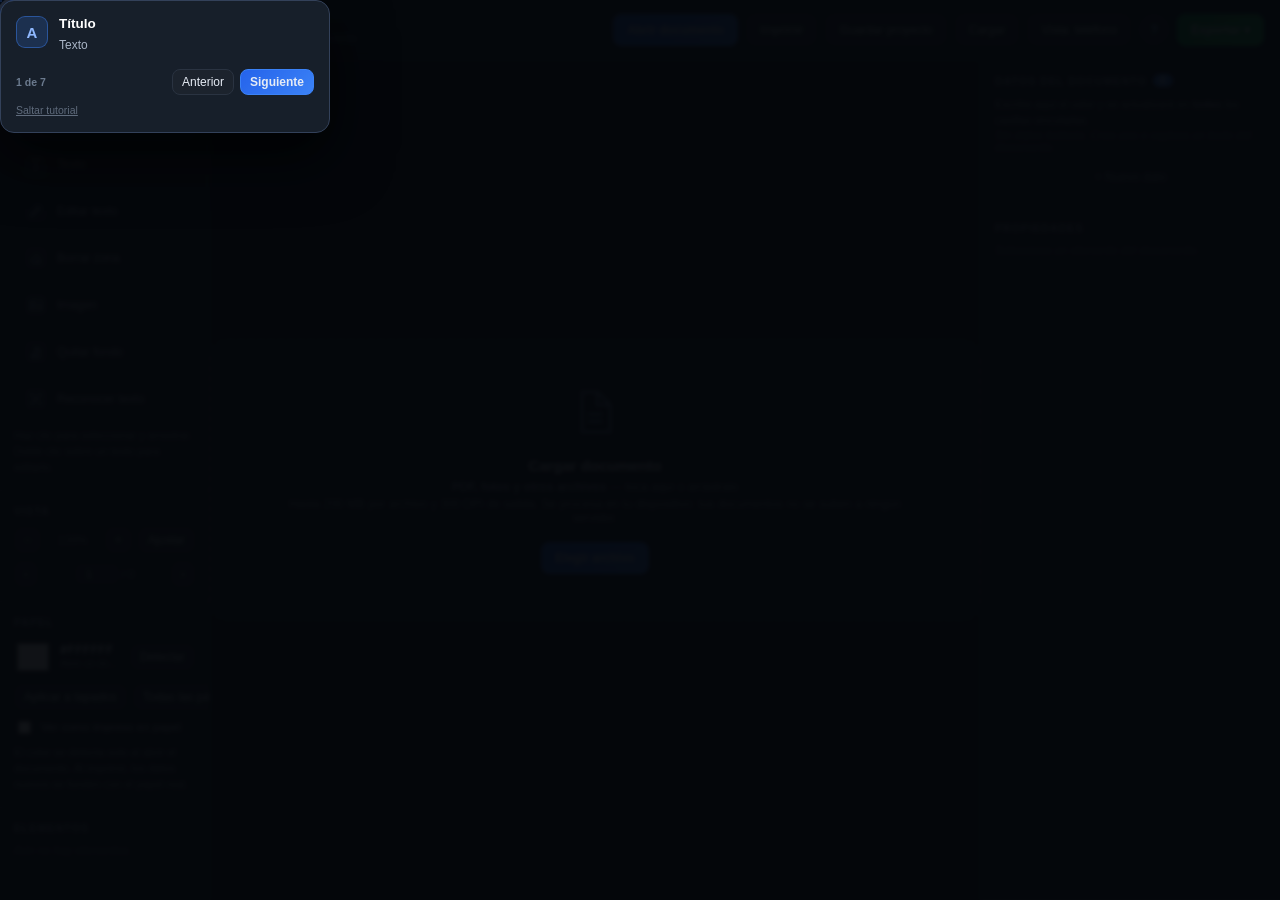
==== commit cc053d70: "actualizar index.html" ====
--- a/index.html
+++ b/index.html
@@ -43,10 +43,8 @@
     </button>
   </div>
   <div class="top-actions">
-    <label class="btn primary">
-      Abrir documento
-      <input type="file" id="fileInput" accept="application/pdf,image/*" hidden />
-    </label>
+    <button class="btn primary" id="btnAbrirDoc" type="button">Abrir documento</button>
+    <input type="file" id="fileInput" accept="application/pdf,image/*" hidden />
     <button class="btn" id="btnPrint" title="Imprimir tal como se verá en papel">Imprimir</button>
     <button class="btn" id="btnSaveProject" title="Guardar proyecto (.docfill)">Guardar proyecto</button>
     <label class="btn" title="Cargar proyecto">
@@ -171,15 +169,15 @@
     <button id="mobNext" aria-label="Página siguiente">›</button>
   </div>
   <section class="viewer" id="viewer">
-    <div class="dropzone" id="dropzone">
+    <label class="dropzone" id="dropzone" for="fileInput">
       <div class="drop-inner">
         <div class="drop-ico"><svg viewBox="0 0 24 24"><path d="M6 2.8h7.2L19 8.6v12.6H6z"/><path d="M13 2.8v6h6"/><path d="M9 13h6M9 16.4h6"/></svg></div>
         <h2>Cargar documento</h2>
         <p><strong>PDF, fotos y otros archivos</strong> — toca aquí o arrástralo</p>
         <p class="tiny">Hasta 200 MB por archivo y 300 DPI de salida. Se procesa en tu dispositivo: tus documentos no se suben a ningún servidor.</p>
-        <button class="btn primary" id="btnPickFile" type="button" style="margin-top:14px">Elegir archivo</button>
-      </div>
-    </div>
+        <span class="btn primary" id="btnPickFile" style="margin-top:14px">Elegir archivo</span>
+      </div>
+    </label>
     <div class="page-wrap" id="pageWrap"></div>
   </section>
 
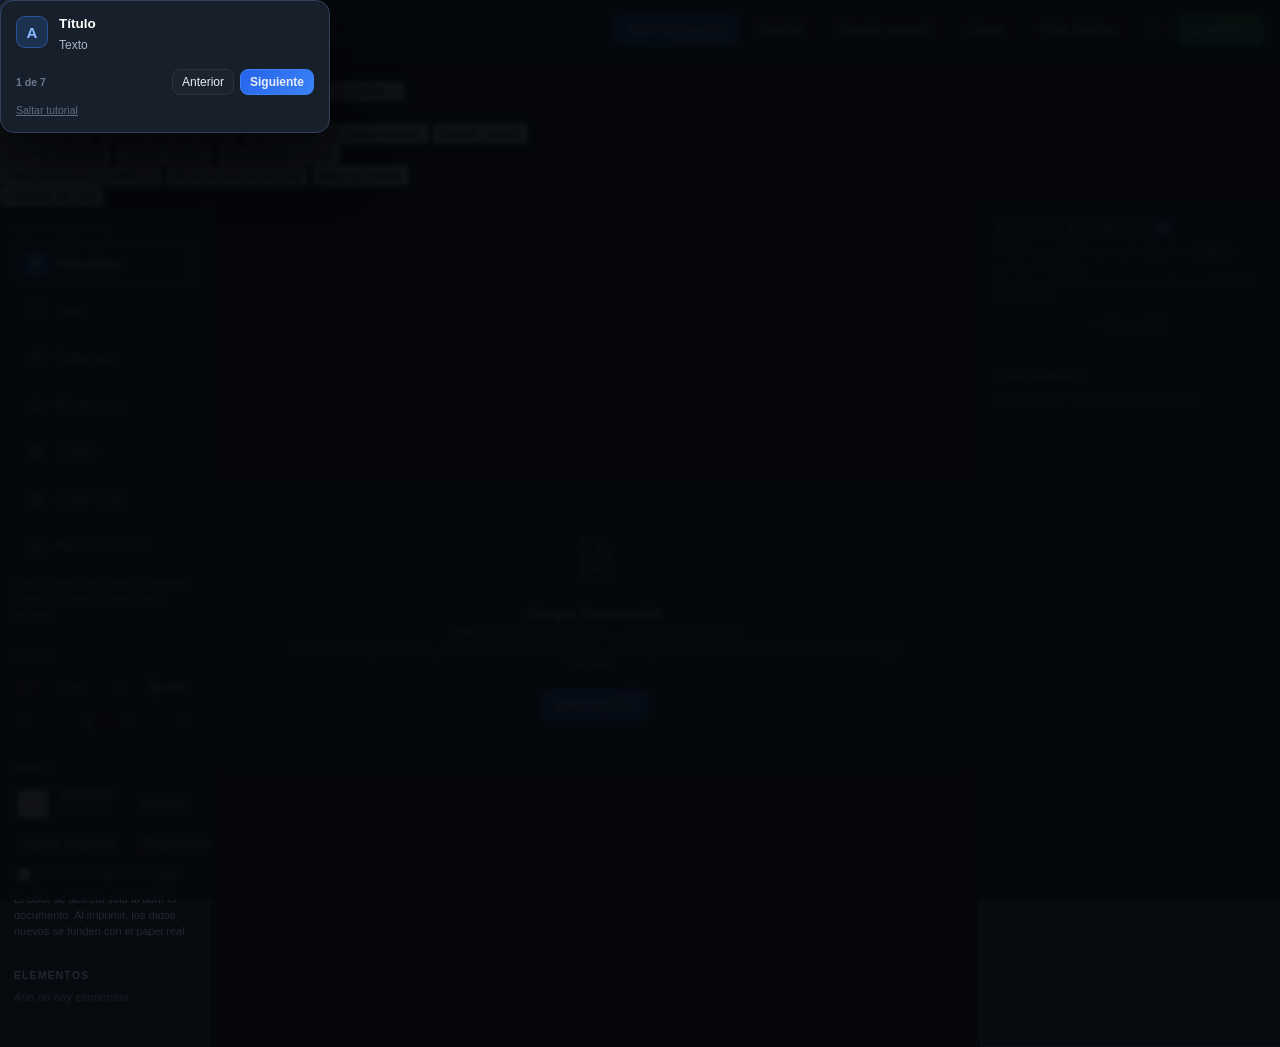
==== commit d984a257: "actualizar index.html" ====
--- a/index.html
+++ b/index.html
@@ -88,6 +88,47 @@
   </div>
 </header>
 
+
+<nav class="menubar" id="menubar">
+  <button class="mb-item" data-menu="archivo">Archivo</button>
+  <button class="mb-item" data-menu="editar">Editar</button>
+  <button class="mb-item" data-menu="imagen">Imagen</button>
+  <button class="mb-item" data-menu="ver">Ver</button>
+  <button class="mb-item" data-menu="ayuda">Ayuda</button>
+
+  <div class="mb-drop" data-drop="archivo">
+    <button class="mb-opt" data-click="btnAbrirDoc">Abrir documento…<span>Ctrl+O</span></button>
+    <button class="mb-opt" data-click="btnSaveProject">Guardar proyecto</button>
+    <button class="mb-opt" data-open="projectInput">Abrir proyecto…</button>
+    <div class="mb-sep"></div>
+    <button class="mb-opt" data-click="btnExport">Exportar…</button>
+    <button class="mb-opt" data-click="btnPrint">Imprimir<span>Ctrl+P</span></button>
+  </div>
+
+  <div class="mb-drop" data-drop="editar">
+    <button class="mb-opt" data-tool="select">Seleccionar<span>V</span></button>
+    <button class="mb-opt" data-tool="text">Nueva caja de texto<span>T</span></button>
+    <button class="mb-opt" data-tool="pick">Tomar texto del documento<span>E</span></button>
+    <button class="mb-opt" data-tool="erase">Borrar zona<span>B</span></button>
+  </div>
+
+  <div class="mb-drop" data-drop="imagen">
+    <button class="mb-opt" data-tool="image">Insertar imagen<span>I</span></button>
+    <button class="mb-opt" data-tool="bg">Quitar fondo<span>F</span></button>
+    <button class="mb-opt" data-click="btnOcr">Reconocer texto<span>O</span></button>
+  </div>
+
+  <div class="mb-drop" data-drop="ver">
+    <button class="mb-opt" data-click="btnVista">Vista escritorio / teléfono</button>
+    <button class="mb-opt" data-click="dockLeft">Mostrar herramientas</button>
+    <button class="mb-opt" data-click="dockRight">Mostrar datos</button>
+  </div>
+
+  <div class="mb-drop" data-drop="ayuda">
+    <button class="mb-opt" data-click="btnHelp">Tutorial de uso</button>
+  </div>
+</nav>
+
 <main class="app">
 
   <aside class="panel left">
